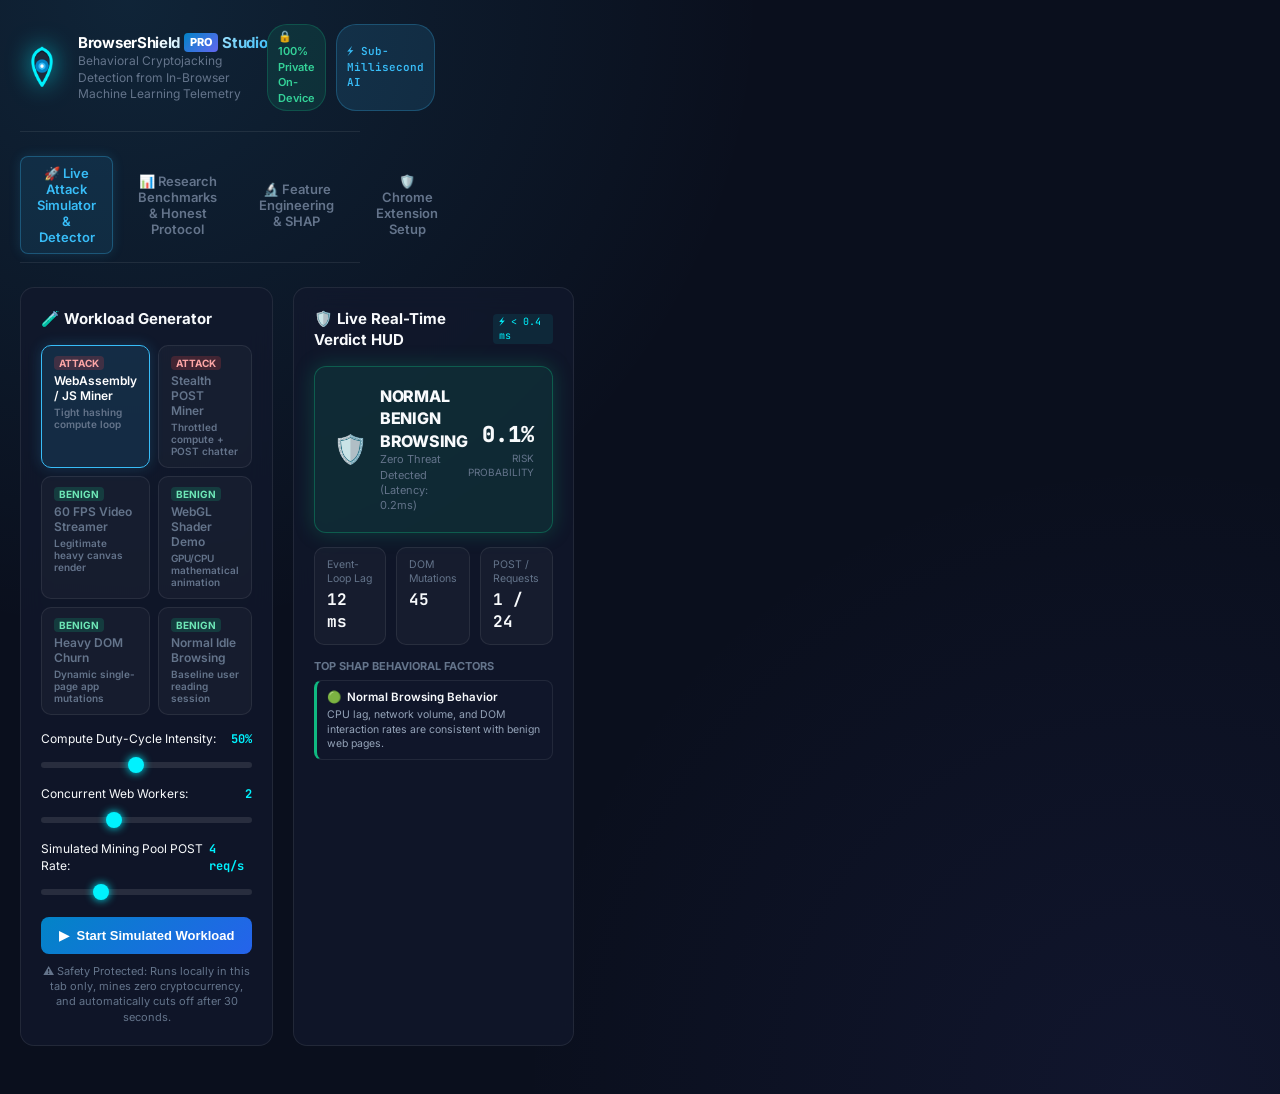
==== demo/index.html @ 3915c7b9 "feat: initial commit for BrowserShield-Pro on-device cryptojacking detection" ====
<!DOCTYPE html>
<html lang="en">
<head>
  <meta charset="UTF-8">
  <meta name="viewport" content="width=device-width, initial-scale=1.0">
  <title>BrowserShield-Pro | Live Cryptojacking Defense Studio</title>
  <link rel="stylesheet" href="demo.css">
  <link rel="stylesheet" href="../extension/popup.css">
  <link rel="preconnect" href="https://fonts.googleapis.com">
  <link rel="preconnect" href="https://fonts.gstatic.com" crossorigin>
  <link href="https://fonts.googleapis.com/css2?family=Inter:wght@400;500;600;700;800&family=JetBrains+Mono:wght@400;500;700&display=swap" rel="stylesheet">
</head>
<body>
  <div class="container">
    <!-- Studio Header -->
    <header class="studio-header">
      <div class="brand-row">
        <img src="../extension/icons/icon128.png" alt="BrowserShield Shield Logo" class="logo-shield">
        <div>
          <h1 class="brand-title">BrowserShield<span class="pro-chip">PRO</span> Studio</h1>
          <p class="brand-tagline">Behavioral Cryptojacking Detection from In-Browser Machine Learning Telemetry</p>
        </div>
      </div>
      <div class="header-badges">
        <span class="badge badge-privacy">🔒 100% Private On-Device</span>
        <span class="badge badge-speed">⚡ Sub-Millisecond AI</span>
      </div>
    </header>

    <!-- Navigation Tabs -->
    <nav class="nav-tabs">
      <button class="nav-tab active" data-tab="tabSimulator">🚀 Live Attack Simulator & Detector</button>
      <button class="nav-tab" data-tab="tabBenchmarks">📊 Research Benchmarks & Honest Protocol</button>
      <button class="nav-tab" data-tab="tabFeatures">🔬 Feature Engineering & SHAP</button>
      <button class="nav-tab" data-tab="tabExtension">🛡️ Chrome Extension Setup</button>
    </nav>

    <!-- TAB 1: Live Simulator & Detector -->
    <main id="tabSimulator" class="tab-pane active">
      <div class="studio-grid">
        <!-- Workload Controls -->
        <div class="card">
          <div class="card-title-row">
            <h2 class="card-title">🧪 Workload Generator</h2>
            <span class="card-subtitle" id="countdownSpan"></span>
          </div>

          <div class="workload-options">
            <button class="workload-btn active" data-workload="miner_wasm">
              <span class="btn-badge badge-attack">ATTACK</span>
              <span>WebAssembly / JS Miner</span>
              <small style="color:var(--text-dim)">Tight hashing compute loop</small>
            </button>
            <button class="workload-btn" data-workload="stealth_miner">
              <span class="btn-badge badge-attack">ATTACK</span>
              <span>Stealth POST Miner</span>
              <small style="color:var(--text-dim)">Throttled compute + POST chatter</small>
            </button>
            <button class="workload-btn" data-workload="video">
              <span class="btn-badge badge-benign">BENIGN</span>
              <span>60 FPS Video Streamer</span>
              <small style="color:var(--text-dim)">Legitimate heavy canvas render</small>
            </button>
            <button class="workload-btn" data-workload="webgl">
              <span class="btn-badge badge-benign">BENIGN</span>
              <span>WebGL Shader Demo</span>
              <small style="color:var(--text-dim)">GPU/CPU mathematical animation</small>
            </button>
            <button class="workload-btn" data-workload="dom_churn">
              <span class="btn-badge badge-benign">BENIGN</span>
              <span>Heavy DOM Churn</span>
              <small style="color:var(--text-dim)">Dynamic single-page app mutations</small>
            </button>
            <button class="workload-btn" data-workload="idle">
              <span class="btn-badge badge-benign">BENIGN</span>
              <span>Normal Idle Browsing</span>
              <small style="color:var(--text-dim)">Baseline user reading session</small>
            </button>
          </div>

          <!-- Dynamic Sliders -->
          <div class="slider-group">
            <div class="slider-header">
              <span>Compute Duty-Cycle Intensity:</span>
              <span class="slider-val" id="intensityVal">50%</span>
            </div>
            <input type="range" id="intensitySlider" min="10" max="100" value="50" step="5">
          </div>

          <div class="slider-group">
            <div class="slider-header">
              <span>Concurrent Web Workers:</span>
              <span class="slider-val" id="workerVal">2</span>
            </div>
            <input type="range" id="workerSlider" min="1" max="4" value="2" step="1">
          </div>

          <div class="slider-group">
            <div class="slider-header">
              <span>Simulated Mining Pool POST Rate:</span>
              <span class="slider-val" id="postVal">4 req/s</span>
            </div>
            <input type="range" id="postSlider" min="0" max="15" value="4" step="1">
          </div>

          <!-- Canvas Preview for Benign Workloads -->
          <div class="workload-canvas-wrapper" id="canvasWrapper">
            <canvas id="benignCanvas" width="480" height="80"></canvas>
          </div>

          <!-- Action Buttons -->
          <div class="action-row">
            <button class="btn-start" id="btnStart">
              <span>▶</span> Start Simulated Workload
            </button>
            <button class="btn-stop" id="btnStop" style="display: none;">
              <span>⏹</span> Stop Workload
            </button>
          </div>
          <p class="safety-note">⚠️ Safety Protected: Runs locally in this tab only, mines zero cryptocurrency, and automatically cuts off after 30 seconds.</p>
        </div>

        <!-- Live Detection HUD -->
        <div class="card">
          <div class="card-title-row">
            <h2 class="card-title">🛡️ Live Real-Time Verdict HUD</h2>
            <span class="latency-badge" id="hudLatency">⚡ &lt; 0.4 ms</span>
          </div>

          <div class="hud-verdict">
            <!-- Verdict Hero -->
            <div class="verdict-hero safe" id="verdictHero">
              <div class="hero-left">
                <div class="hero-icon" id="heroIcon">🛡️</div>
                <div>
                  <div class="hero-title" id="heroTitle">NORMAL BENIGN BROWSING</div>
                  <div class="hero-sub" id="heroSub">No cryptojacking signatures detected</div>
                </div>
              </div>
              <div class="hero-right">
                <div class="hero-prob" id="heroProb">0.0%</div>
                <div class="hero-prob-label">Risk Probability</div>
              </div>
            </div>

            <!-- Spark Metrics Grid -->
            <div class="spark-grid">
              <div class="spark-card">
                <div class="spark-label">Event-Loop Lag</div>
                <div class="spark-val" id="hudLag">0 ms</div>
              </div>
              <div class="spark-card">
                <div class="spark-label">DOM Mutations</div>
                <div class="spark-val" id="hudDom">0</div>
              </div>
              <div class="spark-card">
                <div class="spark-label">POST / Requests</div>
                <div class="spark-val" id="hudPost">0 / 0</div>
              </div>
            </div>

            <!-- SHAP Explainability Breakdown -->
            <div>
              <div style="font-size:11px; font-weight:700; color:var(--text-muted); margin-bottom:6px; text-transform:uppercase;">Top SHAP Behavioral Factors</div>
              <div class="reasons-list" id="hudReasons">
                <div class="reason-card none">
                  <div class="reason-title"><span>🟢</span><span>Normal Resource Baseline</span></div>
                  <div class="reason-desc">CPU event-loop and network telemetry fall squarely within expected normal browsing distributions.</div>
                </div>
              </div>
            </div>
          </div>
        </div>
      </div>
    </main>

    <!-- TAB 2: Research Benchmarks -->
    <div id="tabBenchmarks" class="tab-pane">
      <div class="card">
        <div class="card-title-row">
          <h2 class="card-title">📊 Honest Protocol vs Original Baseline (BE Project Reproduction)</h2>
          <span class="badge badge-privacy">Locked Test Set (928 Real Normals)</span>
        </div>
        <p style="color:var(--text-muted); margin-bottom:14px;">
          Comparison between the original BE Project recipe and the locked <strong>BrowserShield-Pro</strong> pipeline evaluated on held-out user groups under honest group-split cross validation.
        </p>

        <div class="table-wrapper">
          <table class="results-table">
            <thead>
              <tr>
                <th>Evaluation Metric</th>
                <th>Original Recipe (BE Project)</th>
                <th>BrowserShield-Pro (Frozen Final)</th>
                <th>Advantage / Note</th>
              </tr>
            </thead>
            <tbody>
              <tr>
                <td><strong>False Positive Rate (Dangerous)</strong></td>
                <td>13.0% (121 / 928)</td>
                <td><strong>2.3% (21 / 928)</strong></td>
                <td><span class="badge-tag badge-better">-82% False Alarms</span></td>
              </tr>
              <tr>
                <td><strong>PR-AUC (8.35% Natural Prevalence)</strong></td>
                <td>0.724</td>
                <td><strong>0.817 [0.801, 0.835]</strong></td>
                <td><span class="badge-tag badge-better">+12.8% Precision</span></td>
              </tr>
              <tr>
                <td><strong>ROC-AUC</strong></td>
                <td>0.955</td>
                <td><strong>0.972 [0.968, 0.975]</strong></td>
                <td><span class="badge-tag badge-better">+1.7% Separation</span></td>
              </tr>
              <tr>
                <td><strong>Total Attack Recall (Dangerous + Suspicious)</strong></td>
                <td>95.7%</td>
                <td><strong>97.0% (225 / 232)</strong></td>
                <td><span class="badge-tag badge-better">+1.3% Coverage</span></td>
              </tr>
              <tr>
                <td><strong>Calibration Error (ECE)</strong></td>
                <td>Uncalibrated (0.182)</td>
                <td><strong>0.033 (Platt Calibrated)</strong></td>
                <td><span class="badge-tag badge-better">5.5x Better Calibration</span></td>
              </tr>
              <tr>
                <td><strong>Inference Latency (In-Browser)</strong></td>
                <td>Python backend required (> 200 ms)</td>
                <td><strong>&lt; 0.5 ms (Local JS / WASM)</strong></td>
                <td><span class="badge-tag badge-better">Zero Network Overhead</span></td>
              </tr>
            </tbody>
          </table>
        </div>
      </div>
    </div>

    <!-- TAB 3: Feature Engineering -->
    <div id="tabFeatures" class="tab-pane">
      <div class="card">
        <div class="card-title-row">
          <h2 class="card-title">🔬 BSP_v1 Telemetry Features & Bounding Envelope</h2>
          <span class="card-subtitle">15 Engineered Feature Channels</span>
        </div>
        <div class="table-wrapper">
          <table class="results-table">
            <thead>
              <tr>
                <th>#</th>
                <th>Feature Name</th>
                <th>Formula / Definition</th>
                <th>Physical Interpretation</th>
              </tr>
            </thead>
            <tbody>
              <tr><td>f0</td><td><code>counts_only</code></td><td><code>1.0 if uptime == 0 else 0.0</code></td><td>Explicit regime indicator for un-timed snapshots</td></tr>
              <tr><td>f1</td><td><code>log_uptime_s</code></td><td><code>log(1 + uptime_ms / 1000)</code></td><td>Logarithmic page execution lifespan</td></tr>
              <tr><td>f2</td><td><code>lag_fraction</code></td><td><code>clip(lag_ms / uptime_ms, 0, 1)</code></td><td>Fraction of total runtime spent blocking main thread</td></tr>
              <tr><td>f3</td><td><code>log_dom_rate</code></td><td><code>log(1 + dom_count / uptime_s)</code></td><td>DOM mutation frequency per second</td></tr>
              <tr><td>f4</td><td><code>log_net_rate</code></td><td><code>log(1 + net_count / uptime_s)</code></td><td>Total HTTP/resource network request frequency</td></tr>
              <tr><td>f5</td><td><code>log_post_rate</code></td><td><code>log(1 + post_count / uptime_s)</code></td><td>Outgoing POST payload frequency (miner share submissions)</td></tr>
              <tr><td>f6</td><td><code>post_share</code></td><td><code>clip(post_count / net_count, 0, 5)</code></td><td>Ratio of POST upload requests to all network traffic</td></tr>
              <tr><td>f7</td><td><code>log_dom</code></td><td><code>log(1 + dom_count)</code></td><td>Total accumulated DOM elements modified</td></tr>
              <tr><td>f8</td><td><code>log_net</code></td><td><code>log(1 + net_count)</code></td><td>Total network resources downloaded</td></tr>
              <tr><td>f9</td><td><code>log_post</code></td><td><code>log(1 + post_count)</code></td><td>Total POST requests transmitted</td></tr>
              <tr><td>f10</td><td><code>log_lag_ms</code></td><td><code>log(1 + lag_ms)</code></td><td>Total cumulative event-loop delay in milliseconds</td></tr>
              <tr><td>f11</td><td><code>log_unique</code></td><td><code>log(1 + unique_domains)</code></td><td>Distinct hostname endpoints contacted</td></tr>
              <tr><td>f12</td><td><code>idle_ratio</code></td><td><code>idle_sec / uptime_sec</code></td><td>Fraction of duration without mouse/keyboard interaction</td></tr>
              <tr><td>f13</td><td><code>visibility_hidden</code></td><td><code>1.0 if hidden else 0.0</code></td><td>Tab running in background vs foreground</td></tr>
              <tr><td>f14</td><td><code>log_vis_changes</code></td><td><code>log(1 + visibility_changes)</code></td><td>Tab switching frequency</td></tr>
            </tbody>
          </table>
        </div>
      </div>
    </div>

    <!-- TAB 4: Extension Setup -->
    <div id="tabExtension" class="tab-pane">
      <div class="card">
        <div class="card-title-row">
          <h2 class="card-title">🛡️ Install Chrome Extension in 60 Seconds</h2>
          <span class="badge badge-privacy">Manifest V3 Ready</span>
        </div>

        <div class="install-step">
          <div class="step-number">1</div>
          <div class="step-body">
            <div class="step-title">Open Chrome Extensions Manager</div>
            <div class="step-desc">In Google Chrome, open a new tab and navigate to:</div>
            <div class="code-box">chrome://extensions</div>
          </div>
        </div>

        <div class="install-step">
          <div class="step-number">2</div>
          <div class="step-body">
            <div class="step-title">Enable Developer Mode</div>
            <div class="step-desc">Toggle the <strong>"Developer mode"</strong> switch in the top right corner of the extensions page.</div>
          </div>
        </div>

        <div class="install-step">
          <div class="step-number">3</div>
          <div class="step-body">
            <div class="step-title">Load Unpacked Extension</div>
            <div class="step-desc">Click <strong>"Load unpacked"</strong> and select the directory:</div>
            <div class="code-box">BrowserShield-Pro/extension/</div>
          </div>
        </div>

        <div style="background: rgba(16, 185, 129, 0.1); border: 1px solid rgba(16, 185, 129, 0.3); border-radius: 8px; padding: 12px 16px; margin-top: 20px;">
          <strong style="color: #34d399;">✓ Ready to Protect!</strong>
          <p style="color: var(--text-muted); font-size: 12px; margin-top: 4px;">
            The BrowserShield-Pro icon will appear in your Chrome toolbar. Click it on any webpage to inspect real-time telemetry, detect background cryptomining, and view AI risk attribution.
          </p>
        </div>
      </div>
    </div>
  </div>

  <script src="../extension/inference.js"></script>
  <script src="demo.js"></script>
</body>
</html>
---- demo/demo.css ----
/* BrowserShield-Pro Live Demo & Benchmark Studio Styles */
:root {
  --bg-dark: #070b14;
  --bg-surface: #0f172a;
  --bg-card: rgba(18, 27, 49, 0.7);
  --bg-card-hover: rgba(28, 42, 74, 0.85);
  --border-subtle: rgba(255, 255, 255, 0.08);
  --border-glow: rgba(56, 189, 248, 0.3);

  --text-main: #f8fafc;
  --text-muted: #94a3b8;
  --text-dim: #64748b;

  --accent-cyan: #00f2fe;
  --accent-blue: #38bdf8;
  --accent-indigo: #6366f1;
  --accent-purple: #8b5cf6;

  --color-safe: #10b981;
  --color-safe-glow: rgba(16, 185, 129, 0.3);
  --color-warning: #f59e0b;
  --color-warning-glow: rgba(245, 158, 11, 0.3);
  --color-danger: #ef4444;
  --color-danger-glow: rgba(239, 68, 68, 0.4);
  --color-unsure: #818cf8;

  --font-sans: 'Inter', -apple-system, BlinkMacSystemFont, 'Segoe UI', Roboto, sans-serif;
  --font-mono: 'JetBrains Mono', monospace;
}

* {
  box-sizing: border-box;
  margin: 0;
  padding: 0;
}

body {
  background-color: var(--bg-dark);
  background-image: 
    radial-gradient(circle at 15% 10%, rgba(56, 189, 248, 0.08) 0%, transparent 45%),
    radial-gradient(circle at 85% 85%, rgba(99, 102, 241, 0.08) 0%, transparent 45%),
    linear-gradient(180deg, rgba(15, 23, 42, 0.6) 0%, rgba(7, 11, 20, 1) 100%);
  color: var(--text-main);
  font-family: var(--font-sans);
  font-size: 14px;
  line-height: 1.5;
  min-height: 100vh;
}

.container {
  max-width: 1200px;
  margin: 0 auto;
  padding: 24px 20px 48px;
}

/* Header */
.studio-header {
  display: flex;
  justify-content: space-between;
  align-items: center;
  padding-bottom: 20px;
  border-bottom: 1px solid var(--border-subtle);
  margin-bottom: 24px;
}

.brand-row {
  display: flex;
  align-items: center;
  gap: 14px;
}

.logo-shield {
  width: 44px;
  height: 44px;
  filter: drop-shadow(0 0 12px rgba(0, 242, 254, 0.6));
}

.brand-title {
  font-size: 22px;
  font-weight: 800;
  letter-spacing: -0.5px;
  background: linear-gradient(135deg, #ffffff 30%, var(--accent-blue) 100%);
  -webkit-background-clip: text;
  -webkit-text-fill-color: transparent;
  display: flex;
  align-items: center;
  gap: 8px;
}

.pro-chip {
  font-size: 11px;
  font-weight: 800;
  padding: 2px 6px;
  border-radius: 4px;
  background: linear-gradient(135deg, #0284c7, #6366f1);
  color: #fff;
  -webkit-text-fill-color: #fff;
}

.brand-tagline {
  font-size: 12px;
  color: var(--text-muted);
}

.header-badges {
  display: flex;
  gap: 10px;
}

.badge {
  font-size: 11px;
  font-weight: 600;
  padding: 4px 10px;
  border-radius: 20px;
  display: inline-flex;
  align-items: center;
  gap: 5px;
}

.badge-privacy {
  background: rgba(16, 185, 129, 0.12);
  color: #34d399;
  border: 1px solid rgba(16, 185, 129, 0.25);
}

.badge-speed {
  background: rgba(56, 189, 248, 0.12);
  color: var(--accent-blue);
  border: 1px solid rgba(56, 189, 248, 0.25);
  font-family: var(--font-mono);
}

/* Tab Navigation */
.nav-tabs {
  display: flex;
  gap: 8px;
  margin-bottom: 24px;
  border-bottom: 1px solid var(--border-subtle);
  padding-bottom: 8px;
}

.nav-tab {
  background: transparent;
  border: 1px solid transparent;
  color: var(--text-muted);
  font-family: var(--font-sans);
  font-size: 13px;
  font-weight: 600;
  padding: 8px 16px;
  border-radius: 8px;
  cursor: pointer;
  transition: all 0.2s ease;
  display: flex;
  align-items: center;
  gap: 6px;
}

.nav-tab:hover {
  color: var(--text-main);
  background: rgba(255, 255, 255, 0.04);
}

.nav-tab.active {
  background: rgba(56, 189, 248, 0.1);
  color: var(--accent-blue);
  border-color: rgba(56, 189, 248, 0.3);
  box-shadow: 0 0 12px rgba(56, 189, 248, 0.15);
}

/* Tab Views */
.tab-pane {
  display: none;
}

.tab-pane.active {
  display: block;
}

/* Grid Layouts */
.studio-grid {
  display: grid;
  grid-template-columns: 1fr 1fr;
  gap: 20px;
}

@media (max-width: 900px) {
  .studio-grid {
    grid-template-columns: 1fr;
  }
}

.card {
  background: var(--bg-card);
  border: 1px solid var(--border-subtle);
  border-radius: 14px;
  padding: 20px;
  backdrop-filter: blur(12px);
  position: relative;
}

.card-title-row {
  display: flex;
  justify-content: space-between;
  align-items: center;
  margin-bottom: 16px;
}

.card-title {
  font-size: 15px;
  font-weight: 700;
  display: flex;
  align-items: center;
  gap: 8px;
}

.card-subtitle {
  font-size: 12px;
  color: var(--text-dim);
}

/* Simulator Controls */
.workload-options {
  display: grid;
  grid-template-columns: repeat(2, 1fr);
  gap: 8px;
  margin-bottom: 16px;
}

.workload-btn {
  background: rgba(255, 255, 255, 0.03);
  border: 1px solid var(--border-subtle);
  border-radius: 10px;
  padding: 10px 12px;
  color: var(--text-muted);
  font-family: var(--font-sans);
  font-size: 12px;
  font-weight: 600;
  text-align: left;
  cursor: pointer;
  transition: all 0.2s ease;
  display: flex;
  flex-direction: column;
  gap: 3px;
}

.workload-btn:hover {
  background: rgba(255, 255, 255, 0.06);
  color: var(--text-main);
  border-color: rgba(255, 255, 255, 0.15);
}

.workload-btn.active {
  background: rgba(56, 189, 248, 0.12);
  color: #fff;
  border-color: var(--accent-blue);
  box-shadow: 0 0 14px rgba(56, 189, 248, 0.2);
}

.workload-btn .btn-badge {
  font-size: 10px;
  font-weight: 700;
  align-self: flex-start;
  padding: 1px 5px;
  border-radius: 4px;
}

.badge-attack {
  background: rgba(239, 68, 68, 0.2);
  color: #fca5a5;
}

.badge-benign {
  background: rgba(16, 185, 129, 0.2);
  color: #6ee7b7;
}

/* Control Sliders */
.slider-group {
  margin-bottom: 14px;
}

.slider-header {
  display: flex;
  justify-content: space-between;
  font-size: 12px;
  margin-bottom: 6px;
}

.slider-val {
  font-family: var(--font-mono);
  font-weight: 700;
  color: var(--accent-cyan);
}

input[type="range"] {
  width: 100%;
  height: 6px;
  background: rgba(255, 255, 255, 0.1);
  border-radius: 3px;
  outline: none;
  -webkit-appearance: none;
}

input[type="range"]::-webkit-slider-thumb {
  -webkit-appearance: none;
  width: 16px;
  height: 16px;
  border-radius: 50%;
  background: var(--accent-cyan);
  cursor: pointer;
  box-shadow: 0 0 8px var(--accent-cyan);
}

/* Action Buttons */
.action-row {
  display: flex;
  gap: 10px;
  margin-top: 18px;
}

.btn-start {
  flex: 2;
  background: linear-gradient(135deg, #0284c7, #2563eb);
  color: #fff;
  border: none;
  font-size: 13px;
  font-weight: 700;
  padding: 11px 16px;
  border-radius: 8px;
  cursor: pointer;
  transition: all 0.2s ease;
  display: flex;
  align-items: center;
  justify-content: center;
  gap: 8px;
}

.btn-start:hover {
  box-shadow: 0 0 16px rgba(37, 99, 235, 0.5);
  transform: translateY(-1px);
}

.btn-stop {
  flex: 1;
  background: rgba(239, 68, 68, 0.15);
  color: #fca5a5;
  border: 1px solid rgba(239, 68, 68, 0.3);
  font-size: 13px;
  font-weight: 700;
  padding: 11px 16px;
  border-radius: 8px;
  cursor: pointer;
  transition: all 0.2s ease;
}

.btn-stop:hover {
  background: rgba(239, 68, 68, 0.25);
  color: #fff;
}

.safety-note {
  font-size: 11px;
  color: var(--text-dim);
  margin-top: 10px;
  text-align: center;
}

/* Live Verdict Display */
.hud-verdict {
  display: flex;
  flex-direction: column;
  gap: 14px;
}

.verdict-hero {
  padding: 18px;
  border-radius: 12px;
  display: flex;
  align-items: center;
  justify-content: space-between;
  transition: all 0.3s ease;
}

.verdict-hero.safe {
  background: rgba(16, 185, 129, 0.12);
  border: 1px solid rgba(16, 185, 129, 0.35);
  box-shadow: 0 0 20px var(--color-safe-glow);
}

.verdict-hero.warning {
  background: rgba(245, 158, 11, 0.12);
  border: 1px solid rgba(245, 158, 11, 0.35);
  box-shadow: 0 0 20px var(--color-warning-glow);
}

.verdict-hero.danger {
  background: rgba(239, 68, 68, 0.15);
  border: 1px solid rgba(239, 68, 68, 0.45);
  box-shadow: 0 0 25px var(--color-danger-glow);
  animation: pulseDanger 1.5s infinite;
}

.verdict-hero.unsure {
  background: rgba(129, 140, 248, 0.12);
  border: 1px solid rgba(129, 140, 248, 0.35);
}

@keyframes pulseDanger {
  0%, 100% { transform: scale(1); }
  50% { transform: scale(1.015); }
}

.hero-left {
  display: flex;
  align-items: center;
  gap: 12px;
}

.hero-icon {
  font-size: 28px;
}

.hero-title {
  font-size: 16px;
  font-weight: 800;
  letter-spacing: -0.3px;
}

.hero-sub {
  font-size: 11px;
  color: var(--text-muted);
}

.hero-right {
  text-align: right;
}

.hero-prob {
  font-size: 22px;
  font-weight: 800;
  font-family: var(--font-mono);
}

.hero-prob-label {
  font-size: 10px;
  color: var(--text-dim);
  text-transform: uppercase;
}

/* Metric Sparks */
.spark-grid {
  display: grid;
  grid-template-columns: repeat(3, 1fr);
  gap: 10px;
}

.spark-card {
  background: rgba(255, 255, 255, 0.03);
  border: 1px solid var(--border-subtle);
  border-radius: 10px;
  padding: 10px 12px;
}

.spark-label {
  font-size: 10.5px;
  color: var(--text-muted);
  margin-bottom: 2px;
}

.spark-val {
  font-size: 16px;
  font-weight: 700;
  font-family: var(--font-mono);
  color: var(--text-main);
}

/* Canvas Area for benign workloads */
.workload-canvas-wrapper {
  margin-top: 14px;
  border-radius: 8px;
  overflow: hidden;
  height: 80px;
  background: #000;
  position: relative;
  display: none;
}

.workload-canvas-wrapper.active {
  display: block;
}

canvas#benignCanvas {
  width: 100%;
  height: 100%;
}

/* Research Tables */
.table-wrapper {
  overflow-x: auto;
  margin-top: 14px;
}

table.results-table {
  width: 100%;
  border-collapse: collapse;
  font-size: 12.5px;
}

table.results-table th {
  text-align: left;
  padding: 10px 12px;
  background: rgba(255, 255, 255, 0.04);
  color: var(--text-muted);
  font-weight: 600;
  border-bottom: 1px solid var(--border-subtle);
}

table.results-table td {
  padding: 10px 12px;
  border-bottom: 1px solid var(--border-subtle);
}

table.results-table tr:hover td {
  background: rgba(255, 255, 255, 0.02);
}

.badge-tag {
  font-size: 10px;
  font-weight: 700;
  padding: 2px 6px;
  border-radius: 4px;
}

.badge-better {
  background: rgba(16, 185, 129, 0.15);
  color: #34d399;
}

.badge-worse {
  background: rgba(239, 68, 68, 0.15);
  color: #f87171;
}

/* Extension Install Steps */
.install-step {
  display: flex;
  gap: 16px;
  margin-bottom: 20px;
  align-items: flex-start;
}

.step-number {
  width: 32px;
  height: 32px;
  border-radius: 50%;
  background: linear-gradient(135deg, #0284c7, #2563eb);
  color: #fff;
  font-weight: 800;
  display: flex;
  align-items: center;
  justify-content: center;
  flex-shrink: 0;
}

.step-body {
  flex: 1;
}

.step-title {
  font-size: 14px;
  font-weight: 700;
  margin-bottom: 4px;
}

.step-desc {
  font-size: 12.5px;
  color: var(--text-muted);
}

.code-box {
  background: rgba(0, 0, 0, 0.4);
  border: 1px solid var(--border-subtle);
  border-radius: 6px;
  padding: 8px 12px;
  font-family: var(--font-mono);
  font-size: 12px;
  color: var(--accent-cyan);
  margin-top: 6px;
  display: inline-block;
}
---- extension/popup.css ----
/* BrowserShield-Pro Extension Stylesheet */
:root {
  --bg-primary: #0a0f1d;
  --bg-card: rgba(18, 25, 44, 0.75);
  --bg-card-hover: rgba(28, 38, 64, 0.85);
  --border-color: rgba(255, 255, 255, 0.08);
  --border-glow: rgba(56, 189, 248, 0.25);
  
  --text-primary: #f8fafc;
  --text-secondary: #94a3b8;
  --text-muted: #64748b;

  --color-safe: #10b981;
  --color-safe-glow: rgba(16, 185, 129, 0.25);
  --color-warning: #f59e0b;
  --color-warning-glow: rgba(245, 158, 11, 0.25);
  --color-danger: #ef4444;
  --color-danger-glow: rgba(239, 68, 68, 0.35);
  --color-unsure: #818cf8;
  --color-unsure-glow: rgba(129, 140, 248, 0.25);

  --accent-cyan: #00f2fe;
  --accent-blue: #38bdf8;
  --font-sans: 'Inter', -apple-system, BlinkMacSystemFont, 'Segoe UI', Roboto, sans-serif;
  --font-mono: 'JetBrains Mono', monospace;
}

* {
  box-sizing: border-box;
  margin: 0;
  padding: 0;
}

body {
  width: 380px;
  min-height: 520px;
  background-color: var(--bg-primary);
  background-image: 
    radial-gradient(circle at 10% 0%, rgba(56, 189, 248, 0.12) 0%, transparent 40%),
    radial-gradient(circle at 90% 100%, rgba(99, 102, 241, 0.08) 0%, transparent 40%);
  color: var(--text-primary);
  font-family: var(--font-sans);
  font-size: 13px;
  line-height: 1.4;
  user-select: none;
  overflow-x: hidden;
}

.popup-container {
  padding: 16px;
  display: flex;
  flex-direction: column;
  gap: 14px;
}

/* Header */
.app-header {
  display: flex;
  align-items: center;
  justify-content: space-between;
  padding-bottom: 6px;
}

.brand {
  display: flex;
  align-items: center;
  gap: 10px;
}

.logo-wrapper {
  position: relative;
  width: 34px;
  height: 34px;
  display: flex;
  align-items: center;
  justify-content: center;
}

.logo-img {
  width: 32px;
  height: 32px;
  filter: drop-shadow(0 0 8px rgba(0, 242, 254, 0.5));
  z-index: 2;
}

.pulse-ring {
  position: absolute;
  width: 100%;
  height: 100%;
  border-radius: 50%;
  border: 1.5px solid var(--accent-cyan);
  opacity: 0.6;
  animation: pulse 2.5s cubic-bezier(0.215, 0.61, 0.355, 1) infinite;
}

@keyframes pulse {
  0% { transform: scale(0.9); opacity: 0.8; }
  70% { transform: scale(1.4); opacity: 0; }
  100% { transform: scale(1.4); opacity: 0; }
}

.brand-title {
  font-size: 15px;
  font-weight: 700;
  letter-spacing: -0.3px;
  display: flex;
  align-items: center;
  gap: 4px;
  background: linear-gradient(135deg, #ffffff 40%, var(--accent-blue) 100%);
  -webkit-background-clip: text;
  -webkit-text-fill-color: transparent;
}

.pro-tag {
  font-size: 9px;
  font-weight: 800;
  padding: 1px 4px;
  border-radius: 4px;
  background: linear-gradient(135deg, #0284c7, #6366f1);
  color: #fff;
  -webkit-text-fill-color: #fff;
  letter-spacing: 0.5px;
}

.brand-subtitle {
  font-size: 10.5px;
  color: var(--text-muted);
  font-weight: 500;
}

.pill {
  font-size: 10px;
  font-weight: 600;
  padding: 3px 8px;
  border-radius: 12px;
  background: rgba(56, 189, 248, 0.1);
  color: var(--accent-blue);
  border: 1px solid rgba(56, 189, 248, 0.2);
}

/* Target Tab Card */
.target-tab-card {
  display: flex;
  align-items: center;
  gap: 10px;
  background: var(--bg-card);
  border: 1px solid var(--border-color);
  padding: 8px 12px;
  border-radius: 10px;
  backdrop-filter: blur(8px);
}

.target-icon {
  font-size: 16px;
}

.target-info {
  flex: 1;
  min-width: 0;
}

.target-domain {
  font-size: 12px;
  font-weight: 600;
  color: var(--text-primary);
  white-space: nowrap;
  overflow: hidden;
  text-overflow: ellipsis;
}

.target-title {
  font-size: 10.5px;
  color: var(--text-muted);
  white-space: nowrap;
  overflow: hidden;
  text-overflow: ellipsis;
}

/* Verdict Section */
.verdict-card {
  background: var(--bg-card);
  border: 1px solid var(--border-color);
  border-radius: 12px;
  padding: 14px;
  backdrop-filter: blur(12px);
  position: relative;
  overflow: hidden;
  transition: all 0.3s ease;
}

.verdict-header {
  display: flex;
  justify-content: space-between;
  align-items: center;
  margin-bottom: 10px;
}

.verdict-label {
  font-size: 10px;
  font-weight: 700;
  color: var(--text-muted);
  letter-spacing: 0.8px;
}

.latency-badge {
  font-size: 10px;
  font-family: var(--font-mono);
  color: var(--accent-cyan);
  background: rgba(0, 242, 254, 0.08);
  padding: 1px 6px;
  border-radius: 4px;
}

.verdict-badge {
  display: flex;
  align-items: center;
  justify-content: center;
  gap: 8px;
  padding: 10px 14px;
  border-radius: 10px;
  font-weight: 700;
  font-size: 14px;
  letter-spacing: 0.5px;
  transition: all 0.3s ease;
  margin-bottom: 12px;
}

.verdict-badge.status-safe {
  background: rgba(16, 185, 129, 0.12);
  color: #34d399;
  border: 1px solid rgba(16, 185, 129, 0.3);
  box-shadow: 0 0 16px var(--color-safe-glow);
}

.verdict-badge.status-warning {
  background: rgba(245, 158, 11, 0.12);
  color: #fbbf24;
  border: 1px solid rgba(245, 158, 11, 0.3);
  box-shadow: 0 0 16px var(--color-warning-glow);
}

.verdict-badge.status-danger {
  background: rgba(239, 68, 68, 0.15);
  color: #f87171;
  border: 1px solid rgba(239, 68, 68, 0.4);
  box-shadow: 0 0 20px var(--color-danger-glow);
  animation: dangerPulse 1.8s infinite;
}

.verdict-badge.status-unsure {
  background: rgba(129, 140, 248, 0.12);
  color: #a5b4fc;
  border: 1px solid rgba(129, 140, 248, 0.3);
  box-shadow: 0 0 16px var(--color-unsure-glow);
}

@keyframes dangerPulse {
  0% { transform: scale(1); }
  50% { transform: scale(1.02); }
  100% { transform: scale(1); }
}

.risk-meter-container {
  display: flex;
  flex-direction: column;
  gap: 6px;
}

.risk-meter-labels {
  display: flex;
  justify-content: space-between;
  font-size: 11px;
  color: var(--text-secondary);
}

.risk-value {
  font-weight: 700;
  font-family: var(--font-mono);
  color: var(--text-primary);
}

.risk-track {
  position: relative;
  height: 8px;
  background: rgba(255, 255, 255, 0.06);
  border-radius: 4px;
  overflow: hidden;
}

.risk-fill {
  height: 100%;
  border-radius: 4px;
  background: linear-gradient(90deg, var(--color-safe) 0%, var(--color-warning) 50%, var(--color-danger) 100%);
  transition: width 0.6s cubic-bezier(0.4, 0, 0.2, 1);
}

.threshold-marker {
  position: absolute;
  top: 0;
  bottom: 0;
  width: 2px;
  background: rgba(255, 255, 255, 0.3);
  z-index: 2;
}

/* Sections */
.section {
  display: flex;
  flex-direction: column;
  gap: 8px;
}

.section-title-row {
  display: flex;
  justify-content: space-between;
  align-items: baseline;
}

.section-heading {
  font-size: 11px;
  font-weight: 700;
  color: var(--text-secondary);
  text-transform: uppercase;
  letter-spacing: 0.5px;
}

.sub-label {
  font-size: 10px;
  color: var(--text-muted);
}

/* Reasons */
.reasons-list {
  display: flex;
  flex-direction: column;
  gap: 6px;
}

.reason-card {
  background: var(--bg-card);
  border: 1px solid var(--border-color);
  border-radius: 8px;
  padding: 8px 10px;
  display: flex;
  flex-direction: column;
  gap: 3px;
}

.reason-card.high {
  border-left: 3px solid var(--color-danger);
}

.reason-card.medium {
  border-left: 3px solid var(--color-warning);
}

.reason-card.none {
  border-left: 3px solid var(--color-safe);
}

.reason-title {
  font-size: 11.5px;
  font-weight: 600;
  color: var(--text-primary);
  display: flex;
  align-items: center;
  gap: 6px;
}

.reason-desc {
  font-size: 10.5px;
  color: var(--text-secondary);
  line-height: 1.35;
}

.loading-card {
  display: flex;
  flex-direction: row;
  align-items: center;
  gap: 8px;
  color: var(--text-muted);
  font-size: 11px;
}

.reason-spinner {
  width: 14px;
  height: 14px;
  border: 2px solid rgba(56, 189, 248, 0.2);
  border-top-color: var(--accent-cyan);
  border-radius: 50%;
  animation: spin 0.8s linear infinite;
}

@keyframes spin {
  to { transform: rotate(360deg); }
}

/* Telemetry Grid */
.telemetry-grid {
  display: grid;
  grid-template-columns: 1fr 1fr;
  gap: 8px;
}

.telemetry-tile {
  background: var(--bg-card);
  border: 1px solid var(--border-color);
  border-radius: 8px;
  padding: 8px 10px;
  display: flex;
  align-items: center;
  gap: 8px;
}

.tile-icon {
  font-size: 15px;
}

.tile-value {
  font-size: 12px;
  font-weight: 700;
  font-family: var(--font-mono);
  color: var(--text-primary);
}

.tile-label {
  font-size: 10px;
  color: var(--text-muted);
}

/* Footer & Buttons */
.app-footer {
  display: flex;
  gap: 8px;
  margin-top: 4px;
}

.btn {
  border: none;
  outline: none;
  font-family: var(--font-sans);
  font-size: 12px;
  font-weight: 600;
  border-radius: 8px;
  padding: 9px 14px;
  cursor: pointer;
  display: flex;
  align-items: center;
  justify-content: center;
  gap: 6px;
  transition: all 0.2s ease;
}

.btn-primary {
  flex: 1.3;
  background: linear-gradient(135deg, #0284c7 0%, #2563eb 100%);
  color: #ffffff;
  box-shadow: 0 2px 10px rgba(37, 99, 235, 0.3);
}

.btn-primary:hover {
  background: linear-gradient(135deg, #0369a1 0%, #1d4ed8 100%);
  box-shadow: 0 4px 14px rgba(37, 99, 235, 0.45);
  transform: translateY(-1px);
}

.btn-secondary {
  flex: 1;
  background: rgba(255, 255, 255, 0.06);
  color: var(--text-secondary);
  border: 1px solid var(--border-color);
}

.btn-secondary:hover {
  background: rgba(255, 255, 255, 0.1);
  color: var(--text-primary);
  border-color: rgba(255, 255, 255, 0.15);
}
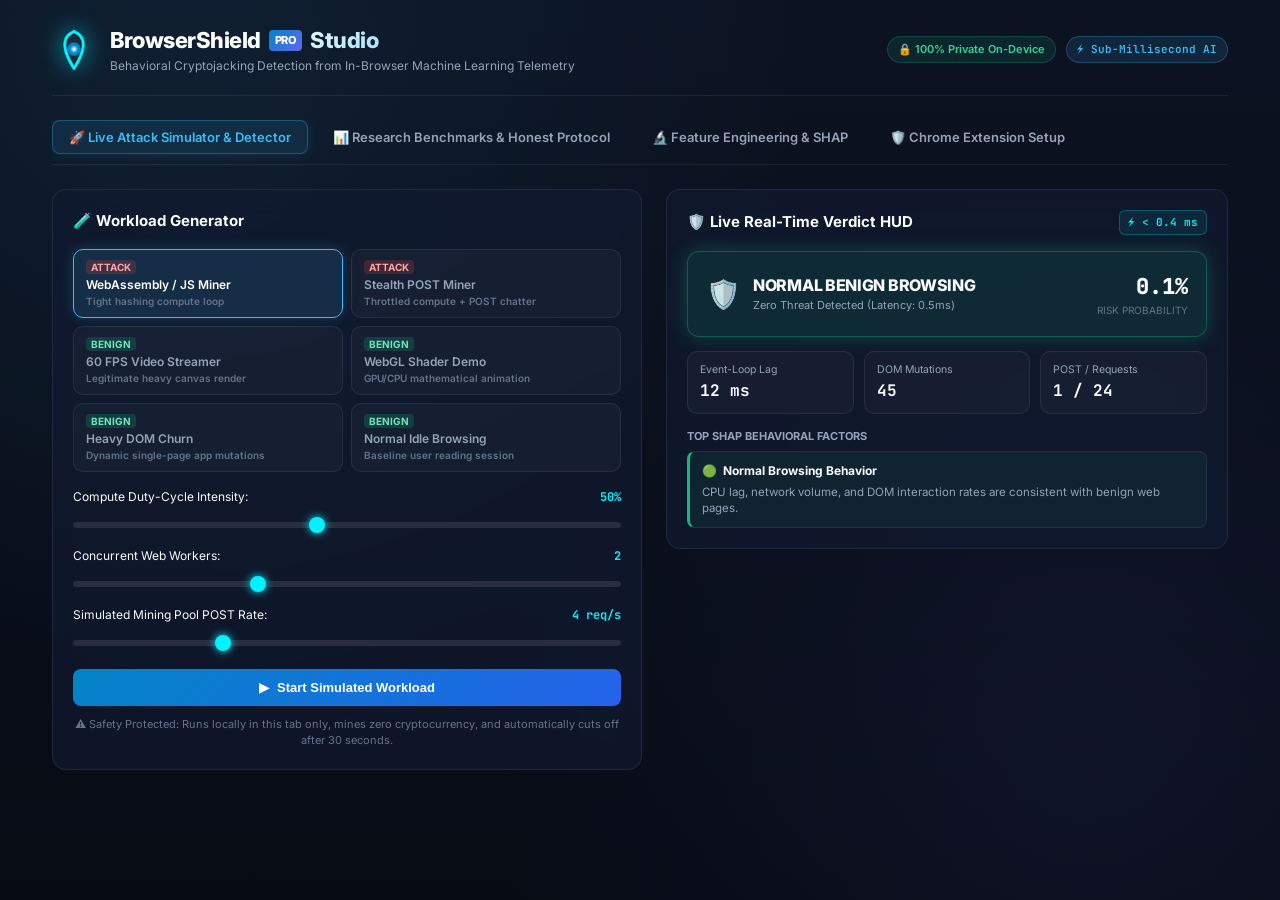
==== commit 4d621113: "fix(responsive): remove popup.css override and make live demo fully responsive across laptop and des" ====
--- a/demo/index.html
+++ b/demo/index.html
@@ -5,7 +5,6 @@
   <meta name="viewport" content="width=device-width, initial-scale=1.0">
   <title>BrowserShield-Pro | Live Cryptojacking Defense Studio</title>
   <link rel="stylesheet" href="demo.css">
-  <link rel="stylesheet" href="../extension/popup.css">
   <link rel="preconnect" href="https://fonts.googleapis.com">
   <link rel="preconnect" href="https://fonts.gstatic.com" crossorigin>
   <link href="https://fonts.googleapis.com/css2?family=Inter:wght@400;500;600;700;800&family=JetBrains+Mono:wght@400;500;700&display=swap" rel="stylesheet">
--- a/demo/demo.css
+++ b/demo/demo.css
@@ -34,7 +34,12 @@
   padding: 0;
 }
 
-body {
+html, body {
+  width: 100%;
+  min-height: 100vh;
+  margin: 0;
+  padding: 0;
+  overflow-x: hidden;
   background-color: var(--bg-dark);
   background-image: 
     radial-gradient(circle at 15% 10%, rgba(56, 189, 248, 0.08) 0%, transparent 45%),
@@ -44,13 +49,14 @@
   font-family: var(--font-sans);
   font-size: 14px;
   line-height: 1.5;
-  min-height: 100vh;
+  -webkit-font-smoothing: antialiased;
 }
 
 .container {
-  max-width: 1200px;
+  width: 100%;
+  max-width: 1240px;
   margin: 0 auto;
-  padding: 24px 20px 48px;
+  padding: 24px clamp(16px, 3vw, 32px) 64px;
 }
 
 /* Header */
@@ -58,6 +64,8 @@
   display: flex;
   justify-content: space-between;
   align-items: center;
+  flex-wrap: wrap;
+  gap: 16px;
   padding-bottom: 20px;
   border-bottom: 1px solid var(--border-subtle);
   margin-bottom: 24px;
@@ -136,7 +144,14 @@
   gap: 8px;
   margin-bottom: 24px;
   border-bottom: 1px solid var(--border-subtle);
-  padding-bottom: 8px;
+  padding-bottom: 10px;
+  overflow-x: auto;
+  scrollbar-width: none;
+  -webkit-overflow-scrolling: touch;
+}
+
+.nav-tabs::-webkit-scrollbar {
+  display: none;
 }
 
 .nav-tab {
@@ -153,6 +168,8 @@
   display: flex;
   align-items: center;
   gap: 6px;
+  white-space: nowrap;
+  flex-shrink: 0;
 }
 
 .nav-tab:hover {
@@ -179,13 +196,15 @@
 /* Grid Layouts */
 .studio-grid {
   display: grid;
-  grid-template-columns: 1fr 1fr;
-  gap: 20px;
-}
-
-@media (max-width: 900px) {
+  grid-template-columns: 1.05fr 1fr;
+  gap: 24px;
+  align-items: start;
+}
+
+@media (max-width: 960px) {
   .studio-grid {
     grid-template-columns: 1fr;
+    gap: 20px;
   }
 }
 
@@ -447,6 +466,20 @@
   text-transform: uppercase;
 }
 
+.latency-badge {
+  font-size: 11px;
+  font-family: var(--font-mono);
+  color: var(--accent-cyan);
+  background: rgba(0, 242, 254, 0.08);
+  border: 1px solid rgba(0, 242, 254, 0.25);
+  padding: 3px 8px;
+  border-radius: 6px;
+  font-weight: 600;
+  display: inline-flex;
+  align-items: center;
+  gap: 4px;
+}
+
 /* Metric Sparks */
 .spark-grid {
   display: grid;
@@ -472,6 +505,67 @@
   font-weight: 700;
   font-family: var(--font-mono);
   color: var(--text-main);
+}
+
+/* AI Reasons Attribution */
+.reasons-container {
+  margin-top: 14px;
+}
+
+.reasons-header {
+  font-size: 11px;
+  font-weight: 700;
+  color: var(--text-muted);
+  text-transform: uppercase;
+  letter-spacing: 0.5px;
+  margin-bottom: 8px;
+}
+
+.reasons-list {
+  display: flex;
+  flex-direction: column;
+  gap: 8px;
+}
+
+.reason-card, .reason-pill {
+  background: rgba(18, 25, 44, 0.6);
+  border: 1px solid var(--border-subtle);
+  border-radius: 8px;
+  padding: 10px 12px;
+  display: flex;
+  flex-direction: column;
+  gap: 4px;
+  transition: all 0.2s ease;
+}
+
+.reason-card.high {
+  border-left: 3px solid var(--color-danger);
+  background: rgba(239, 68, 68, 0.08);
+}
+
+.reason-card.medium {
+  border-left: 3px solid var(--color-warning);
+  background: rgba(245, 158, 11, 0.08);
+}
+
+.reason-card.none, .reason-card.safe, .reason-pill.none {
+  border-left: 3px solid var(--color-safe);
+  background: rgba(16, 185, 129, 0.08);
+}
+
+.reason-title {
+  font-size: 12px;
+  font-weight: 700;
+  color: var(--text-main);
+  display: flex;
+  align-items: center;
+  gap: 6px;
+}
+
+.reason-desc {
+  font-size: 11.5px;
+  color: var(--text-muted);
+  line-height: 1.45;
 }
 
 /* Canvas Area for benign workloads */
@@ -498,30 +592,54 @@
 .table-wrapper {
   overflow-x: auto;
   margin-top: 14px;
-}
-
-table.results-table {
+  border: 1px solid var(--border-subtle);
+  border-radius: 10px;
+  background: rgba(10, 16, 30, 0.5);
+  -webkit-overflow-scrolling: touch;
+}
+
+table.results-table,
+table.benchmark-table {
   width: 100%;
   border-collapse: collapse;
-  font-size: 12.5px;
-}
-
-table.results-table th {
+  font-size: 13px;
+  min-width: 620px;
+}
+
+table.results-table th,
+table.benchmark-table th {
   text-align: left;
-  padding: 10px 12px;
+  padding: 12px 14px;
   background: rgba(255, 255, 255, 0.04);
   color: var(--text-muted);
   font-weight: 600;
+  font-size: 11.5px;
+  text-transform: uppercase;
+  letter-spacing: 0.5px;
   border-bottom: 1px solid var(--border-subtle);
 }
 
-table.results-table td {
-  padding: 10px 12px;
+table.results-table td,
+table.benchmark-table td {
+  padding: 12px 14px;
   border-bottom: 1px solid var(--border-subtle);
-}
-
-table.results-table tr:hover td {
-  background: rgba(255, 255, 255, 0.02);
+  color: var(--text-main);
+  line-height: 1.5;
+}
+
+table.results-table tr:hover td,
+table.benchmark-table tr:hover td {
+  background: rgba(56, 189, 248, 0.03);
+}
+
+table.results-table code,
+table.benchmark-table code {
+  font-family: var(--font-mono);
+  color: var(--accent-cyan);
+  background: rgba(0, 242, 254, 0.08);
+  padding: 2px 6px;
+  border-radius: 4px;
+  font-size: 12px;
 }
 
 .badge-tag {
@@ -587,4 +705,39 @@
   color: var(--accent-cyan);
   margin-top: 6px;
   display: inline-block;
-}
+  user-select: all;
+}
+
+/* Comprehensive Responsive Adjustments */
+@media (max-width: 768px) {
+  .studio-header {
+    flex-direction: column;
+    align-items: flex-start;
+    gap: 14px;
+  }
+  .header-badges {
+    width: 100%;
+    justify-content: flex-start;
+    flex-wrap: wrap;
+  }
+}
+
+@media (max-width: 580px) {
+  .workload-options {
+    grid-template-columns: 1fr;
+  }
+  .spark-grid {
+    grid-template-columns: 1fr;
+  }
+  .action-row {
+    flex-direction: column;
+  }
+  .verdict-hero {
+    flex-direction: column;
+    align-items: flex-start;
+    gap: 12px;
+  }
+  .hero-right {
+    text-align: left;
+  }
+}
